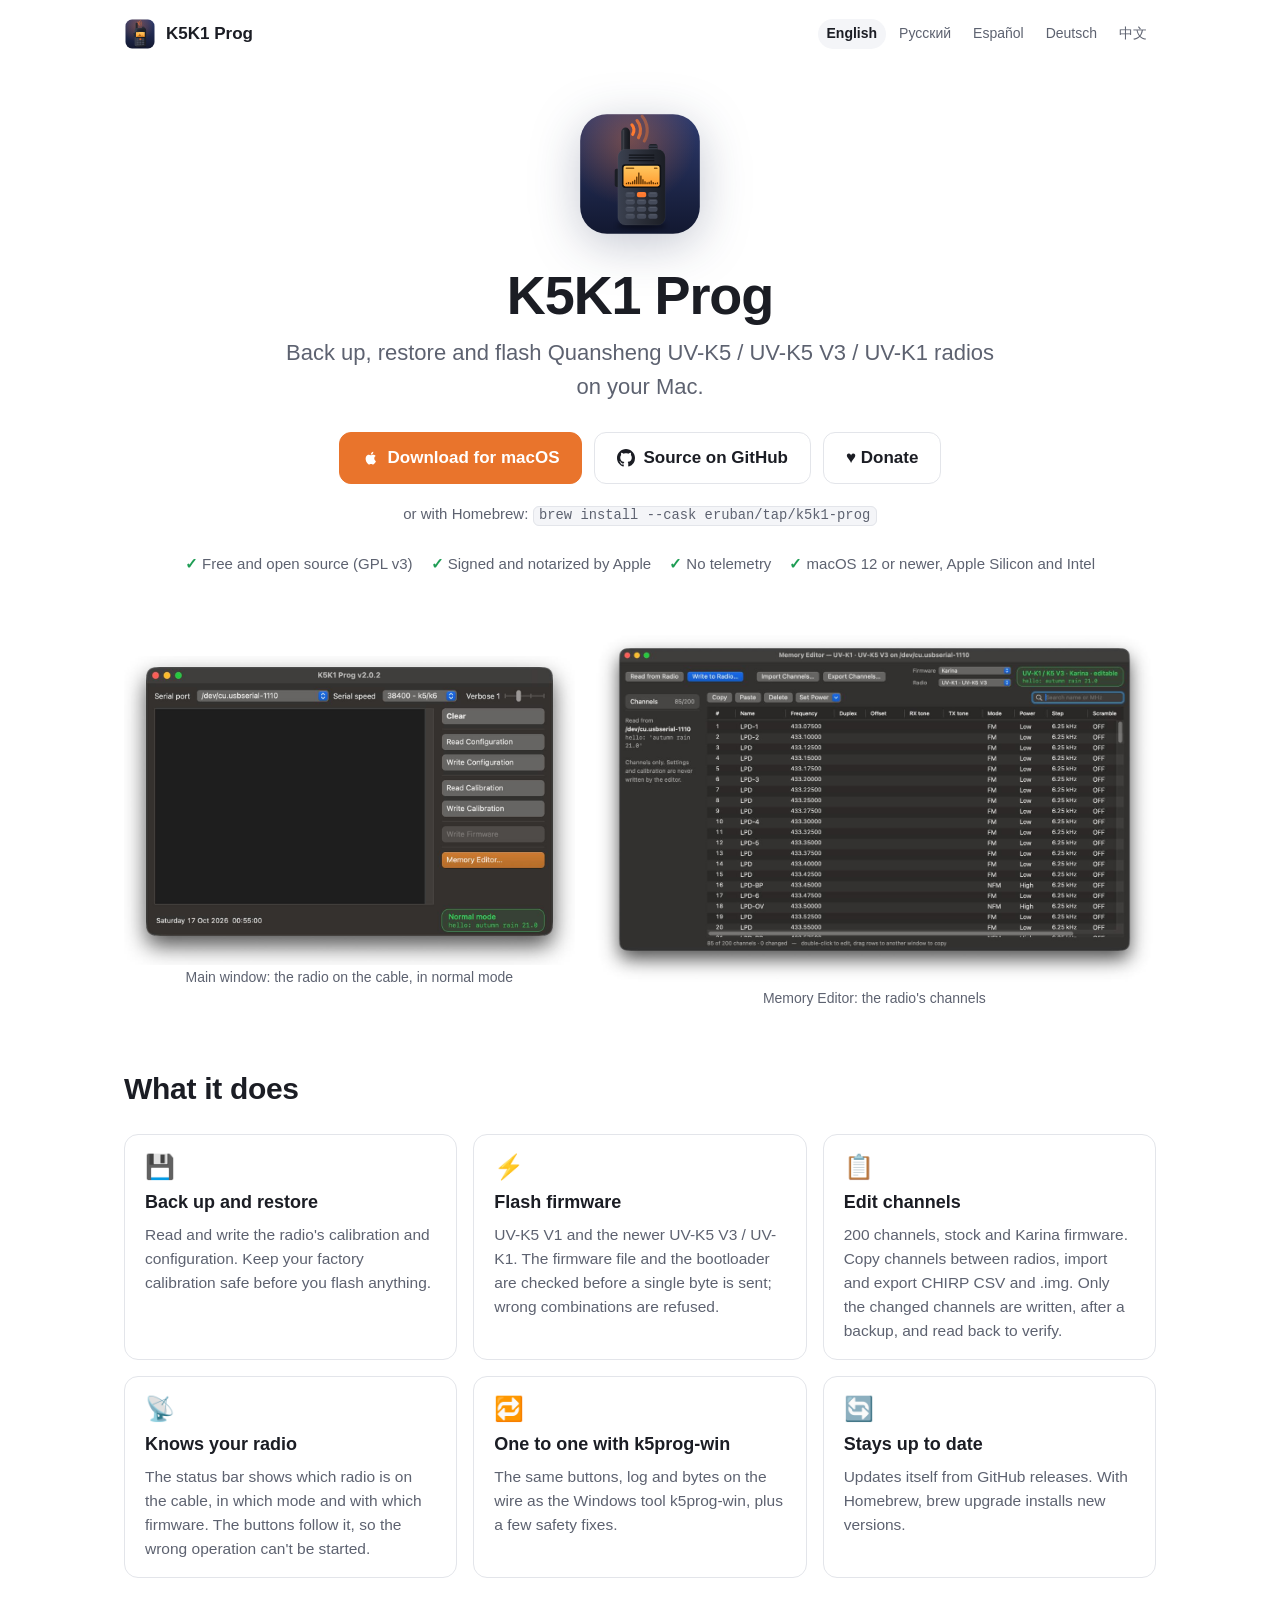
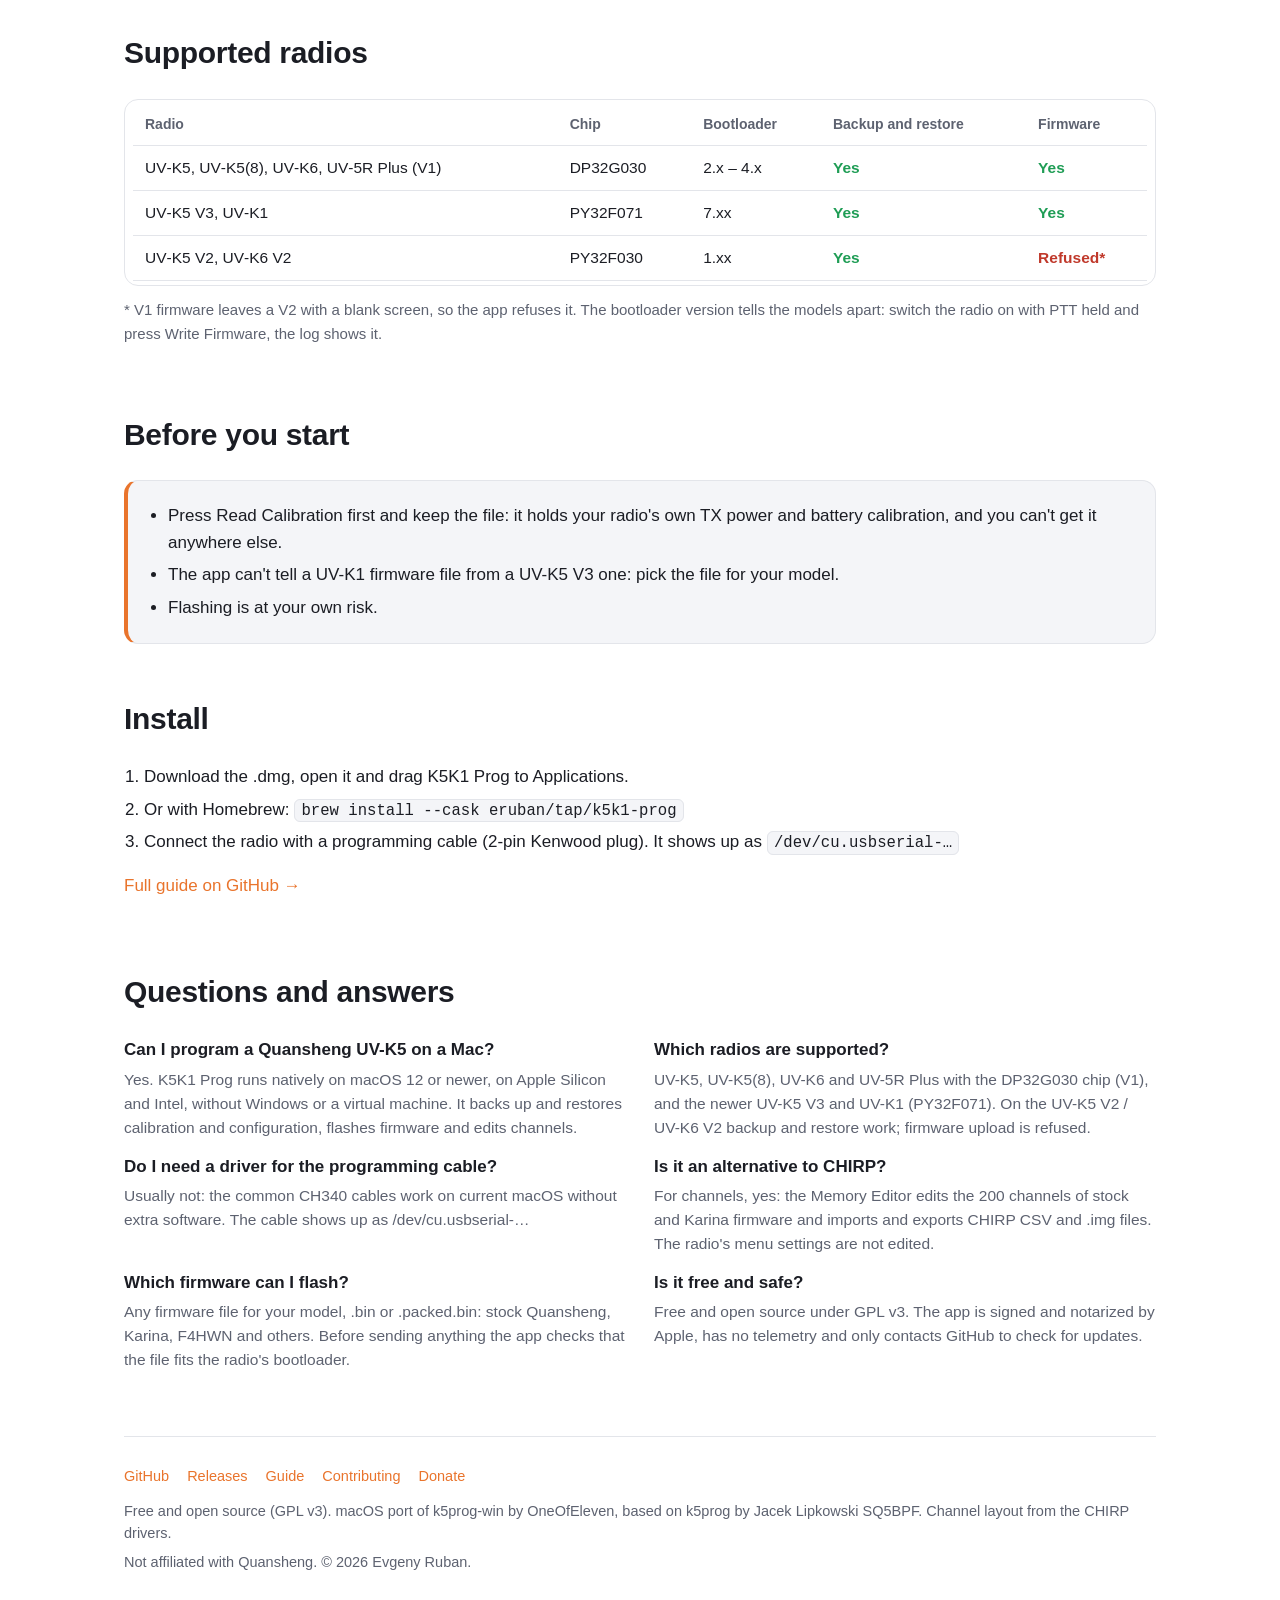
==== docs/index.html @ 879669a9 "Website on GitHub Pages (docs/, five languages), README translations" ====
<!doctype html>
<html lang="en">
<head>
  <meta charset="utf-8">
  <meta name="viewport" content="width=device-width, initial-scale=1">
  <title>K5K1 Prog – Quansheng UV-K5 &amp; UV-K1 software for Mac</title>
  <meta name="description" content="Free Mac app for Quansheng UV-K5, UV-K5 V3 and UV-K1: back up calibration and configuration, flash firmware, edit channels (CHIRP CSV, .img). Open source.">
  <link rel="canonical" href="https://eruban.github.io/k5k1prog-mac/">
  <link rel="alternate" hreflang="en" href="https://eruban.github.io/k5k1prog-mac/">
  <link rel="alternate" hreflang="ru" href="https://eruban.github.io/k5k1prog-mac/ru/">
  <link rel="alternate" hreflang="es" href="https://eruban.github.io/k5k1prog-mac/es/">
  <link rel="alternate" hreflang="de" href="https://eruban.github.io/k5k1prog-mac/de/">
  <link rel="alternate" hreflang="zh-Hans" href="https://eruban.github.io/k5k1prog-mac/zh/">
  <link rel="alternate" hreflang="x-default" href="https://eruban.github.io/k5k1prog-mac/">
  <meta name="robots" content="index, follow, max-image-preview:large">
  <meta name="author" content="Evgeny Ruban">
  <meta name="theme-color" content="#1e2850">
  <meta property="og:type" content="website">
  <meta property="og:site_name" content="K5K1 Prog">
  <meta property="og:locale" content="en_US">
  <meta property="og:locale:alternate" content="ru_RU">
  <meta property="og:locale:alternate" content="es_ES">
  <meta property="og:locale:alternate" content="de_DE">
  <meta property="og:locale:alternate" content="zh_CN">
  <meta property="og:title" content="K5K1 Prog – Quansheng UV-K5 &amp; UV-K1 software for Mac">
  <meta property="og:description" content="Free Mac app for Quansheng UV-K5, UV-K5 V3 and UV-K1: back up calibration and configuration, flash firmware, edit channels (CHIRP CSV, .img). Open source.">
  <meta property="og:url" content="https://eruban.github.io/k5k1prog-mac/">
  <meta property="og:image" content="https://eruban.github.io/k5k1prog-mac/assets/og-card.png">
  <meta property="og:image:width" content="1200">
  <meta property="og:image:height" content="630">
  <meta property="og:image:alt" content="Back up, restore and flash Quansheng UV-K5 / UV-K5 V3 / UV-K1 radios on your Mac.">
  <meta name="twitter:card" content="summary_large_image">
  <meta name="twitter:title" content="K5K1 Prog – Quansheng UV-K5 &amp; UV-K1 software for Mac">
  <meta name="twitter:description" content="Free Mac app for Quansheng UV-K5, UV-K5 V3 and UV-K1: back up calibration and configuration, flash firmware, edit channels (CHIRP CSV, .img). Open source.">
  <meta name="twitter:image" content="https://eruban.github.io/k5k1prog-mac/assets/og-card.png">
  <link rel="icon" href="assets/logo.svg" type="image/svg+xml">
  <link rel="icon" href="assets/favicon-32.png" type="image/png" sizes="32x32">
  <link rel="apple-touch-icon" href="assets/apple-touch-icon.png">
  <link rel="stylesheet" href="assets/style.css">
  <script type="application/ld+json">
{
  "@context": "https://schema.org",
  "@type": "SoftwareApplication",
  "name": "K5K1 Prog",
  "url": "https://eruban.github.io/k5k1prog-mac/",
  "description": "Free Mac app for Quansheng UV-K5, UV-K5 V3 and UV-K1: back up calibration and configuration, flash firmware, edit channels (CHIRP CSV, .img). Open source.",
  "applicationCategory": "UtilitiesApplication",
  "operatingSystem": "macOS 12 or later",
  "softwareVersion": "2.0.2",
  "downloadUrl": "https://github.com/ERuban/k5k1prog-mac/releases/latest",
  "installUrl": "https://github.com/ERuban/k5k1prog-mac/releases/latest",
  "screenshot": [
    "https://eruban.github.io/k5k1prog-mac/assets/main-window.png",
    "https://eruban.github.io/k5k1prog-mac/assets/memory-editor.png"
  ],
  "image": "https://eruban.github.io/k5k1prog-mac/assets/og-card.png",
  "license": "https://www.gnu.org/licenses/gpl-3.0.html",
  "isAccessibleForFree": true,
  "offers": {
    "@type": "Offer",
    "price": "0",
    "priceCurrency": "USD"
  },
  "author": {
    "@type": "Person",
    "name": "Evgeny Ruban",
    "url": "https://github.com/ERuban"
  },
  "codeRepository": "https://github.com/ERuban/k5k1prog-mac",
  "inLanguage": "en"
}
  </script>
  <script type="application/ld+json">
{
  "@context": "https://schema.org",
  "@type": "FAQPage",
  "mainEntity": [
    {
      "@type": "Question",
      "name": "Can I program a Quansheng UV-K5 on a Mac?",
      "acceptedAnswer": {
        "@type": "Answer",
        "text": "Yes. K5K1 Prog runs natively on macOS 12 or newer, on Apple Silicon and Intel, without Windows or a virtual machine. It backs up and restores calibration and configuration, flashes firmware and edits channels."
      }
    },
    {
      "@type": "Question",
      "name": "Which radios are supported?",
      "acceptedAnswer": {
        "@type": "Answer",
        "text": "UV-K5, UV-K5(8), UV-K6 and UV-5R Plus with the DP32G030 chip (V1), and the newer UV-K5 V3 and UV-K1 (PY32F071). On the UV-K5 V2 / UV-K6 V2 backup and restore work; firmware upload is refused."
      }
    },
    {
      "@type": "Question",
      "name": "Do I need a driver for the programming cable?",
      "acceptedAnswer": {
        "@type": "Answer",
        "text": "Usually not: the common CH340 cables work on current macOS without extra software. The cable shows up as /dev/cu.usbserial-…"
      }
    },
    {
      "@type": "Question",
      "name": "Is it an alternative to CHIRP?",
      "acceptedAnswer": {
        "@type": "Answer",
        "text": "For channels, yes: the Memory Editor edits the 200 channels of stock and Karina firmware and imports and exports CHIRP CSV and .img files. The radio's menu settings are not edited."
      }
    },
    {
      "@type": "Question",
      "name": "Which firmware can I flash?",
      "acceptedAnswer": {
        "@type": "Answer",
        "text": "Any firmware file for your model, .bin or .packed.bin: stock Quansheng, Karina, F4HWN and others. Before sending anything the app checks that the file fits the radio's bootloader."
      }
    },
    {
      "@type": "Question",
      "name": "Is it free and safe?",
      "acceptedAnswer": {
        "@type": "Answer",
        "text": "Free and open source under GPL v3. The app is signed and notarized by Apple, has no telemetry and only contacts GitHub to check for updates."
      }
    }
  ]
}
  </script>
</head>
<body>
  <div class="wrap">
    <header class="top">
      <a class="brand" href=""><img src="assets/logo.svg" alt="">K5K1 Prog</a>
      <nav class="langs" aria-label="Language"><span aria-current="page">English</span> <a href="ru/" hreflang="ru" lang="ru">Русский</a> <a href="es/" hreflang="es" lang="es">Español</a> <a href="de/" hreflang="de" lang="de">Deutsch</a> <a href="zh/" hreflang="zh" lang="zh">中文</a></nav>
    </header>

    <div class="hero">
      <img class="logo" src="assets/logo.svg" alt="K5K1 Prog">
      <h1>K5K1 Prog</h1>
      <p class="tagline">Back up, restore and flash Quansheng UV-K5 / UV-K5 V3 / UV-K1 radios on your Mac.</p>
      <div class="actions">
        <a class="btn primary" href="https://github.com/ERuban/k5k1prog-mac/releases/latest"><svg viewBox="0 0 24 24" aria-hidden="true"><path d="M16.37 12.6c-.02-2.14 1.75-3.17 1.83-3.22-1-1.45-2.55-1.65-3.1-1.68-1.32-.13-2.58.78-3.25.78-.67 0-1.7-.76-2.8-.74-1.44.02-2.77.84-3.51 2.13-1.5 2.6-.38 6.44 1.08 8.55.71 1.03 1.56 2.19 2.67 2.15 1.07-.04 1.48-.69 2.77-.69 1.3 0 1.66.69 2.8.67 1.16-.02 1.89-1.05 2.6-2.09.82-1.2 1.15-2.36 1.17-2.42-.03-.01-2.24-.86-2.26-3.42zM14.25 6.3c.59-.72.99-1.71.88-2.7-.85.03-1.88.57-2.49 1.28-.55.63-1.03 1.64-.9 2.61.95.07 1.92-.48 2.51-1.19z"/></svg>Download for macOS</a>
        <a class="btn" href="https://github.com/ERuban/k5k1prog-mac"><svg viewBox="0 0 16 16" aria-hidden="true"><path d="M8 0C3.58 0 0 3.58 0 8c0 3.54 2.29 6.53 5.47 7.59.4.07.55-.17.55-.38 0-.19-.01-.82-.01-1.49-2.01.37-2.53-.49-2.69-.94-.09-.23-.48-.94-.82-1.13-.28-.15-.68-.52-.01-.53.63-.01 1.08.58 1.23.82.72 1.21 1.87.87 2.33.66.07-.52.28-.87.51-1.07-1.78-.2-3.64-.89-3.64-3.95 0-.87.31-1.59.82-2.15-.08-.2-.36-1.02.08-2.12 0 0 .67-.21 2.2.82.64-.18 1.32-.27 2-.27.68 0 1.36.09 2 .27 1.53-1.04 2.2-.82 2.2-.82.44 1.1.16 1.92.08 2.12.51.56.82 1.27.82 2.15 0 3.07-1.87 3.75-3.65 3.95.29.25.54.73.54 1.48 0 1.07-.01 1.93-.01 2.2 0 .21.15.46.55.38A8.013 8.013 0 0016 8c0-4.42-3.58-8-8-8z"/></svg>Source on GitHub</a>
        <a class="btn" href="https://boosty.to/eruban/donate">♥ Donate</a>
      </div>
      <p class="brew">or with Homebrew: <code>brew install --cask eruban/tap/k5k1-prog</code></p>
      <ul class="facts">
      <li>Free and open source (GPL v3)</li>
      <li>Signed and notarized by Apple</li>
      <li>No telemetry</li>
      <li>macOS 12 or newer, Apple Silicon and Intel</li>
      </ul>
    </div>

    <div class="shots">
      <figure><img src="assets/main-window.png" width="1228" height="842" alt="Main window: the radio on the cable, in normal mode"><figcaption>Main window: the radio on the cable, in normal mode</figcaption></figure>
      <figure><img src="assets/memory-editor.png" width="1278" height="797" alt="Memory Editor: the radio&#x27;s channels" loading="lazy"><figcaption>Memory Editor: the radio&#x27;s channels</figcaption></figure>
    </div>

    <section id="features">
      <h2>What it does</h2>
      <div class="features">
      <div class="card"><span class="ico">💾</span><h3>Back up and restore</h3><p>Read and write the radio&#x27;s calibration and configuration. Keep your factory calibration safe before you flash anything.</p></div>
      <div class="card"><span class="ico">⚡</span><h3>Flash firmware</h3><p>UV-K5 V1 and the newer UV-K5 V3 / UV-K1. The firmware file and the bootloader are checked before a single byte is sent; wrong combinations are refused.</p></div>
      <div class="card"><span class="ico">📋</span><h3>Edit channels</h3><p>200 channels, stock and Karina firmware. Copy channels between radios, import and export CHIRP CSV and .img. Only the changed channels are written, after a backup, and read back to verify.</p></div>
      <div class="card"><span class="ico">📡</span><h3>Knows your radio</h3><p>The status bar shows which radio is on the cable, in which mode and with which firmware. The buttons follow it, so the wrong operation can&#x27;t be started.</p></div>
      <div class="card"><span class="ico">🔁</span><h3>One to one with k5prog-win</h3><p>The same buttons, log and bytes on the wire as the Windows tool k5prog-win, plus a few safety fixes.</p></div>
      <div class="card"><span class="ico">🔄</span><h3>Stays up to date</h3><p>Updates itself from GitHub releases. With Homebrew, brew upgrade installs new versions.</p></div>
      </div>
    </section>

    <section id="radios">
      <h2>Supported radios</h2>
      <div class="table-wrap">
        <table>
          <thead><tr><th>Radio</th><th>Chip</th><th>Bootloader</th><th>Backup and restore</th><th>Firmware</th></tr></thead>
          <tbody>
          <tr><td>UV&#8209;K5, UV&#8209;K5(8), UV&#8209;K6, UV&#8209;5R&nbsp;Plus (V1)</td><td>DP32G030</td><td>2.x – 4.x</td><td class="yes">Yes</td><td class="yes">Yes</td></tr>
          <tr><td>UV&#8209;K5 V3, UV&#8209;K1</td><td>PY32F071</td><td>7.xx</td><td class="yes">Yes</td><td class="yes">Yes</td></tr>
          <tr><td>UV&#8209;K5 V2, UV&#8209;K6 V2</td><td>PY32F030</td><td>1.xx</td><td class="yes">Yes</td><td class="no">Refused*</td></tr>
          </tbody>
        </table>
      </div>
      <p class="note">* V1 firmware leaves a V2 with a blank screen, so the app refuses it. The bootloader version tells the models apart: switch the radio on with PTT held and press Write Firmware, the log shows it.</p>
    </section>

    <section id="safety">
      <h2>Before you start</h2>
      <div class="warn">
        <ul>
        <li>Press Read Calibration first and keep the file: it holds your radio&#x27;s own TX power and battery calibration, and you can&#x27;t get it anywhere else.</li>
        <li>The app can&#x27;t tell a UV-K1 firmware file from a UV-K5 V3 one: pick the file for your model.</li>
        <li>Flashing is at your own risk.</li>
        </ul>
      </div>
    </section>

    <section id="install">
      <h2>Install</h2>
      <ol class="steps">
      <li>Download the .dmg, open it and drag K5K1 Prog to Applications.</li>
      <li>Or with Homebrew: <code>brew install --cask eruban/tap/k5k1-prog</code></li>
      <li>Connect the radio with a programming cable (2-pin Kenwood plug). It shows up as <code>/dev/cu.usbserial-…</code></li>
      </ol>
      <p class="more"><a href="https://github.com/ERuban/k5k1prog-mac/blob/main/README.md">Full guide on GitHub →</a></p>
    </section>

    <section id="faq">
      <h2>Questions and answers</h2>
      <div class="faq">
      <div class="qa"><h3>Can I program a Quansheng UV-K5 on a Mac?</h3><p>Yes. K5K1 Prog runs natively on macOS 12 or newer, on Apple Silicon and Intel, without Windows or a virtual machine. It backs up and restores calibration and configuration, flashes firmware and edits channels.</p></div>
      <div class="qa"><h3>Which radios are supported?</h3><p>UV-K5, UV-K5(8), UV-K6 and UV-5R Plus with the DP32G030 chip (V1), and the newer UV-K5 V3 and UV-K1 (PY32F071). On the UV-K5 V2 / UV-K6 V2 backup and restore work; firmware upload is refused.</p></div>
      <div class="qa"><h3>Do I need a driver for the programming cable?</h3><p>Usually not: the common CH340 cables work on current macOS without extra software. The cable shows up as /dev/cu.usbserial-…</p></div>
      <div class="qa"><h3>Is it an alternative to CHIRP?</h3><p>For channels, yes: the Memory Editor edits the 200 channels of stock and Karina firmware and imports and exports CHIRP CSV and .img files. The radio&#x27;s menu settings are not edited.</p></div>
      <div class="qa"><h3>Which firmware can I flash?</h3><p>Any firmware file for your model, .bin or .packed.bin: stock Quansheng, Karina, F4HWN and others. Before sending anything the app checks that the file fits the radio&#x27;s bootloader.</p></div>
      <div class="qa"><h3>Is it free and safe?</h3><p>Free and open source under GPL v3. The app is signed and notarized by Apple, has no telemetry and only contacts GitHub to check for updates.</p></div>
      </div>
    </section>

    <footer>
      <nav><a href="https://github.com/ERuban/k5k1prog-mac">GitHub</a> <a href="https://github.com/ERuban/k5k1prog-mac/releases">Releases</a> <a href="https://github.com/ERuban/k5k1prog-mac/blob/main/README.md">Guide</a> <a href="https://github.com/ERuban/k5k1prog-mac/blob/main/CONTRIBUTING.md">Contributing</a> <a href="https://boosty.to/eruban/donate">Donate</a></nav>
      <p>Free and open source (GPL v3). macOS port of k5prog-win by OneOfEleven, based on k5prog by Jacek Lipkowski SQ5BPF. Channel layout from the CHIRP drivers.</p>
      <p>Not affiliated with Quansheng. © 2026 Evgeny Ruban.</p>
    </footer>
  </div>
</body>
</html>
---- docs/assets/style.css ----
:root {
  --bg: #ffffff;
  --bg-soft: #f4f5f8;
  --card: #ffffff;
  --text: #1b1d24;
  --muted: #5d6270;
  --border: #e3e5ea;
  --accent: #e9742c;
  --accent-text: #ffffff;
  --navy: #1e2850;
  --ok: #1f9d55;
  --no: #c0392b;
  --radius: 14px;
  color-scheme: light dark;
}

@media (prefers-color-scheme: dark) {
  :root {
    --bg: #12151f;
    --bg-soft: #181c29;
    --card: #1b2030;
    --text: #e9ebf1;
    --muted: #9aa1b2;
    --border: #2a3042;
    --navy: #cdd5f5;
    --ok: #3ccf7e;
    --no: #ff6b5b;
  }
}

* { box-sizing: border-box; }

html { scroll-behavior: smooth; }

body {
  margin: 0;
  background: var(--bg);
  color: var(--text);
  font: 17px/1.55 -apple-system, BlinkMacSystemFont, "SF Pro Text", "Segoe UI", "PingFang SC",
        "Hiragino Sans GB", "Microsoft YaHei", Roboto, "Helvetica Neue", Arial, sans-serif;
  -webkit-font-smoothing: antialiased;
}

a { color: var(--accent); text-decoration: none; }
a:hover { text-decoration: underline; }

code {
  font: 0.92em/1.4 ui-monospace, "SF Mono", Menlo, Consolas, monospace;
  background: var(--bg-soft);
  border: 1px solid var(--border);
  border-radius: 6px;
  padding: 0.1em 0.4em;
}

.wrap { max-width: 1080px; margin: 0 auto; padding: 0 24px; }

/* top bar */
.top {
  display: flex; align-items: center; justify-content: space-between; gap: 16px;
  padding: 18px 0;
}
.brand { display: flex; align-items: center; gap: 10px; font-weight: 700; color: var(--text); }
.brand:hover { text-decoration: none; }
.brand img { width: 32px; height: 32px; }
.langs { display: flex; flex-wrap: wrap; gap: 4px; font-size: 14px; }
.langs a, .langs span {
  padding: 4px 9px; border-radius: 999px; color: var(--muted);
}
.langs span { background: var(--bg-soft); color: var(--text); font-weight: 600; }
.langs a:hover { background: var(--bg-soft); text-decoration: none; }

/* hero */
.hero { text-align: center; padding: 40px 0 24px; }
.hero .logo { width: 132px; height: 132px; filter: drop-shadow(0 10px 24px rgba(20, 30, 70, 0.25)); }
.hero h1 { font-size: clamp(34px, 6vw, 54px); line-height: 1.1; margin: 18px 0 10px; letter-spacing: -0.02em; }
.hero p.tagline { font-size: clamp(18px, 2.4vw, 22px); color: var(--muted); max-width: 720px; margin: 0 auto 28px; }

.actions { display: flex; flex-wrap: wrap; justify-content: center; gap: 12px; }
.btn {
  display: inline-flex; align-items: center; gap: 8px;
  padding: 12px 22px; border-radius: 12px; font-weight: 600; font-size: 17px;
  border: 1px solid var(--border); color: var(--text); background: var(--card);
}
.btn:hover { text-decoration: none; filter: brightness(1.05); }
.btn.primary { background: var(--accent); border-color: var(--accent); color: var(--accent-text); }
.btn svg { width: 18px; height: 18px; fill: currentColor; }

.brew { margin: 18px auto 0; color: var(--muted); font-size: 15px; }

.facts {
  display: flex; flex-wrap: wrap; justify-content: center; gap: 8px 18px;
  list-style: none; padding: 0; margin: 26px 0 0; color: var(--muted); font-size: 15px;
}
.facts li::before { content: "✓ "; color: var(--ok); font-weight: 700; }

/* screenshots */
.shots { display: grid; gap: 18px; grid-template-columns: 1fr 1.25fr; align-items: center; margin: 36px 0 12px; }
.shots figure { margin: 0; }
.shots img { width: 100%; height: auto; display: block; }
.shots figcaption { text-align: center; color: var(--muted); font-size: 14px; margin-top: 2px; }

/* sections */
section { padding: 44px 0 8px; }
section h2 { font-size: 30px; letter-spacing: -0.01em; margin: 0 0 22px; }

.features { display: grid; grid-template-columns: repeat(3, 1fr); gap: 16px; }
.card {
  background: var(--card); border: 1px solid var(--border); border-radius: var(--radius);
  padding: 20px 20px 16px;
}
.card h3 { margin: 0 0 6px; font-size: 18px; }
.card p { margin: 0; color: var(--muted); font-size: 15.5px; }
.card .ico { font-size: 24px; line-height: 1; margin-bottom: 10px; display: block; }

table { width: 100%; min-width: 640px; border-collapse: collapse; font-size: 15.5px; }
th, td:not(:first-child) { white-space: nowrap; }
td:first-child { min-width: 200px; }
th, td { text-align: left; padding: 10px 12px; border-bottom: 1px solid var(--border); vertical-align: top; }
th { color: var(--muted); font-weight: 600; font-size: 14px; }
td.yes { color: var(--ok); font-weight: 600; }
td.no { color: var(--no); font-weight: 600; }
.table-wrap { overflow-x: auto; background: var(--card); border: 1px solid var(--border); border-radius: var(--radius); padding: 4px 8px; }
.note { color: var(--muted); font-size: 15px; margin-top: 12px; }

.warn {
  background: var(--bg-soft); border: 1px solid var(--border); border-left: 4px solid var(--accent);
  border-radius: var(--radius); padding: 16px 20px;
}
.warn ul, .steps { margin: 0; padding-left: 20px; }
.warn li, .steps li { margin: 6px 0; }

.more { margin-top: 18px; }

footer {
  margin-top: 56px; padding: 28px 0 40px; border-top: 1px solid var(--border);
  color: var(--muted); font-size: 14.5px;
}
footer nav { display: flex; flex-wrap: wrap; gap: 6px 18px; margin-bottom: 12px; }
footer p { margin: 6px 0; }

@media (max-width: 860px) {
  .shots { grid-template-columns: 1fr; }
  .features { grid-template-columns: 1fr 1fr; }
}
@media (max-width: 560px) {
  body { font-size: 16px; }
  .features { grid-template-columns: 1fr; }
  .top { flex-direction: column; align-items: flex-start; }
}

.faq { display: grid; grid-template-columns: 1fr 1fr; gap: 14px 28px; }
.qa h3 { font-size: 17px; margin: 0 0 4px; }
.qa p { margin: 0; color: var(--muted); font-size: 15.5px; }
@media (max-width: 860px) { .faq { grid-template-columns: 1fr; } }
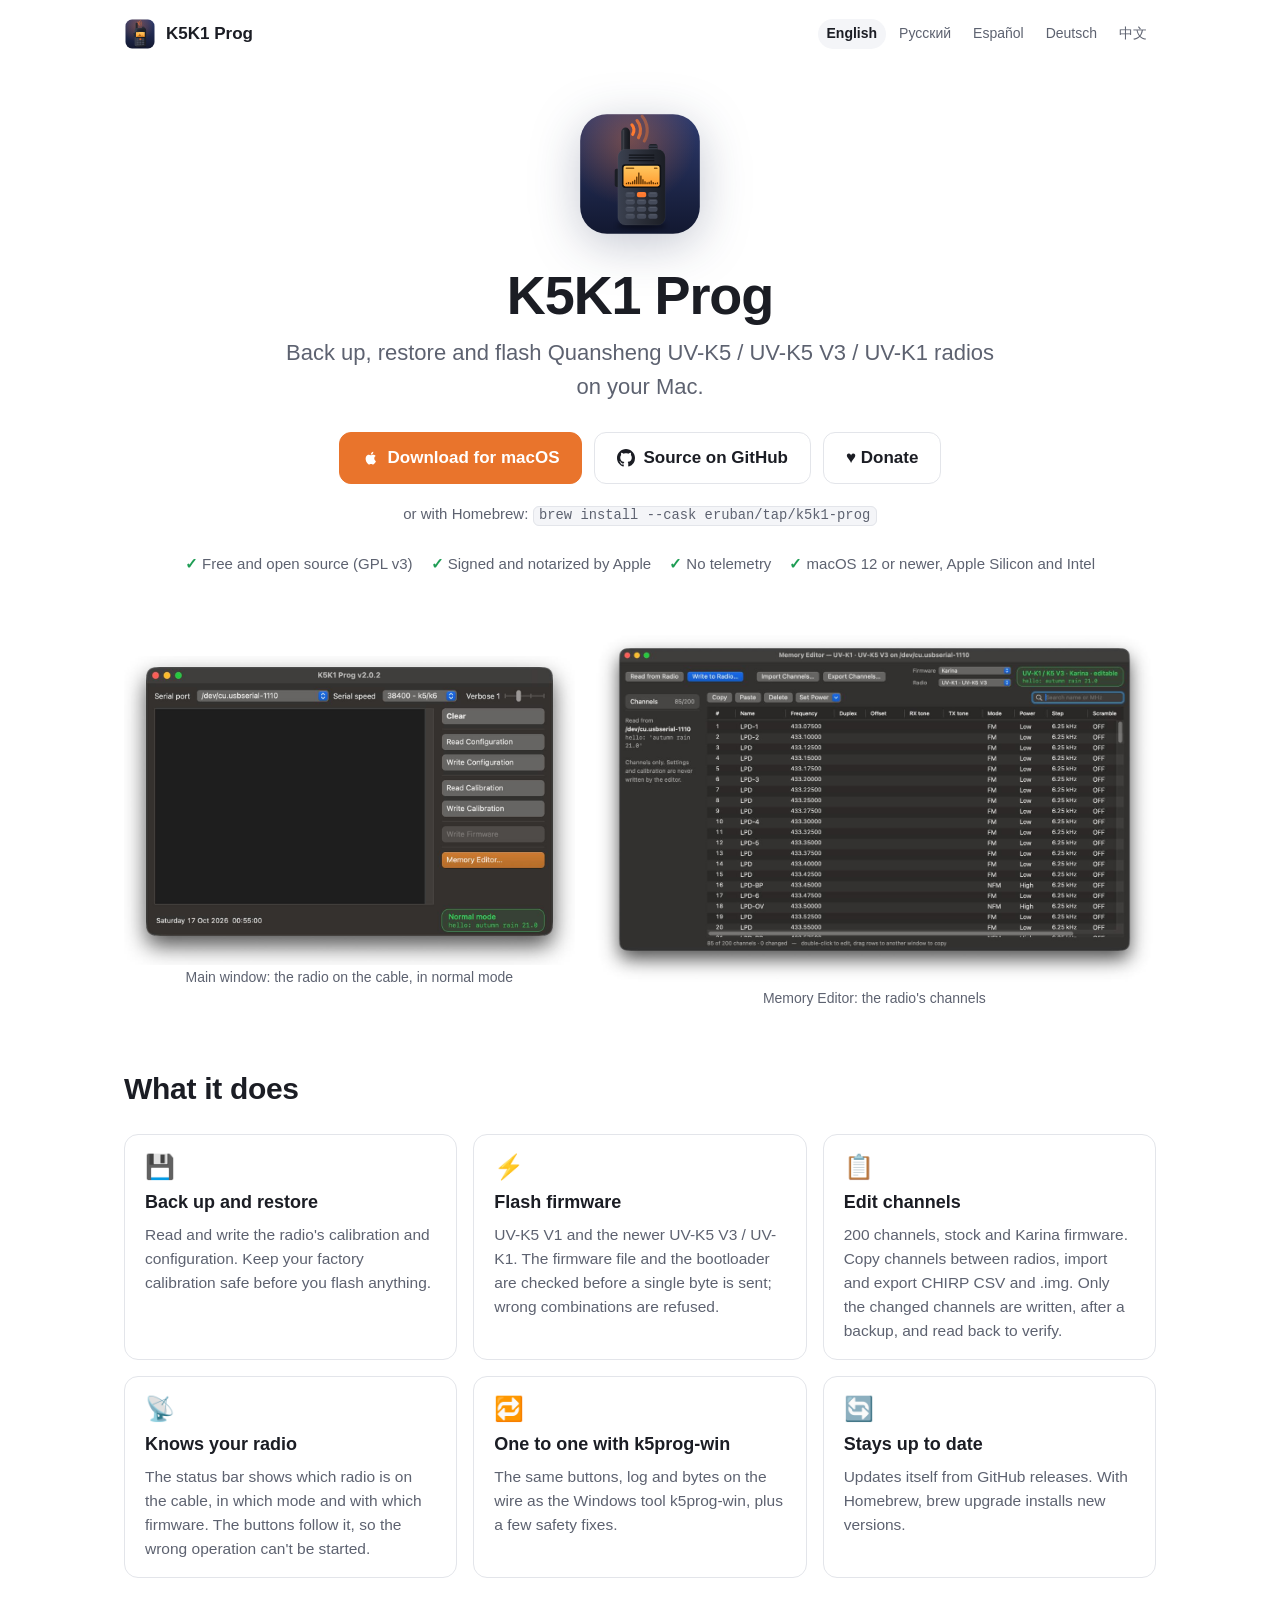
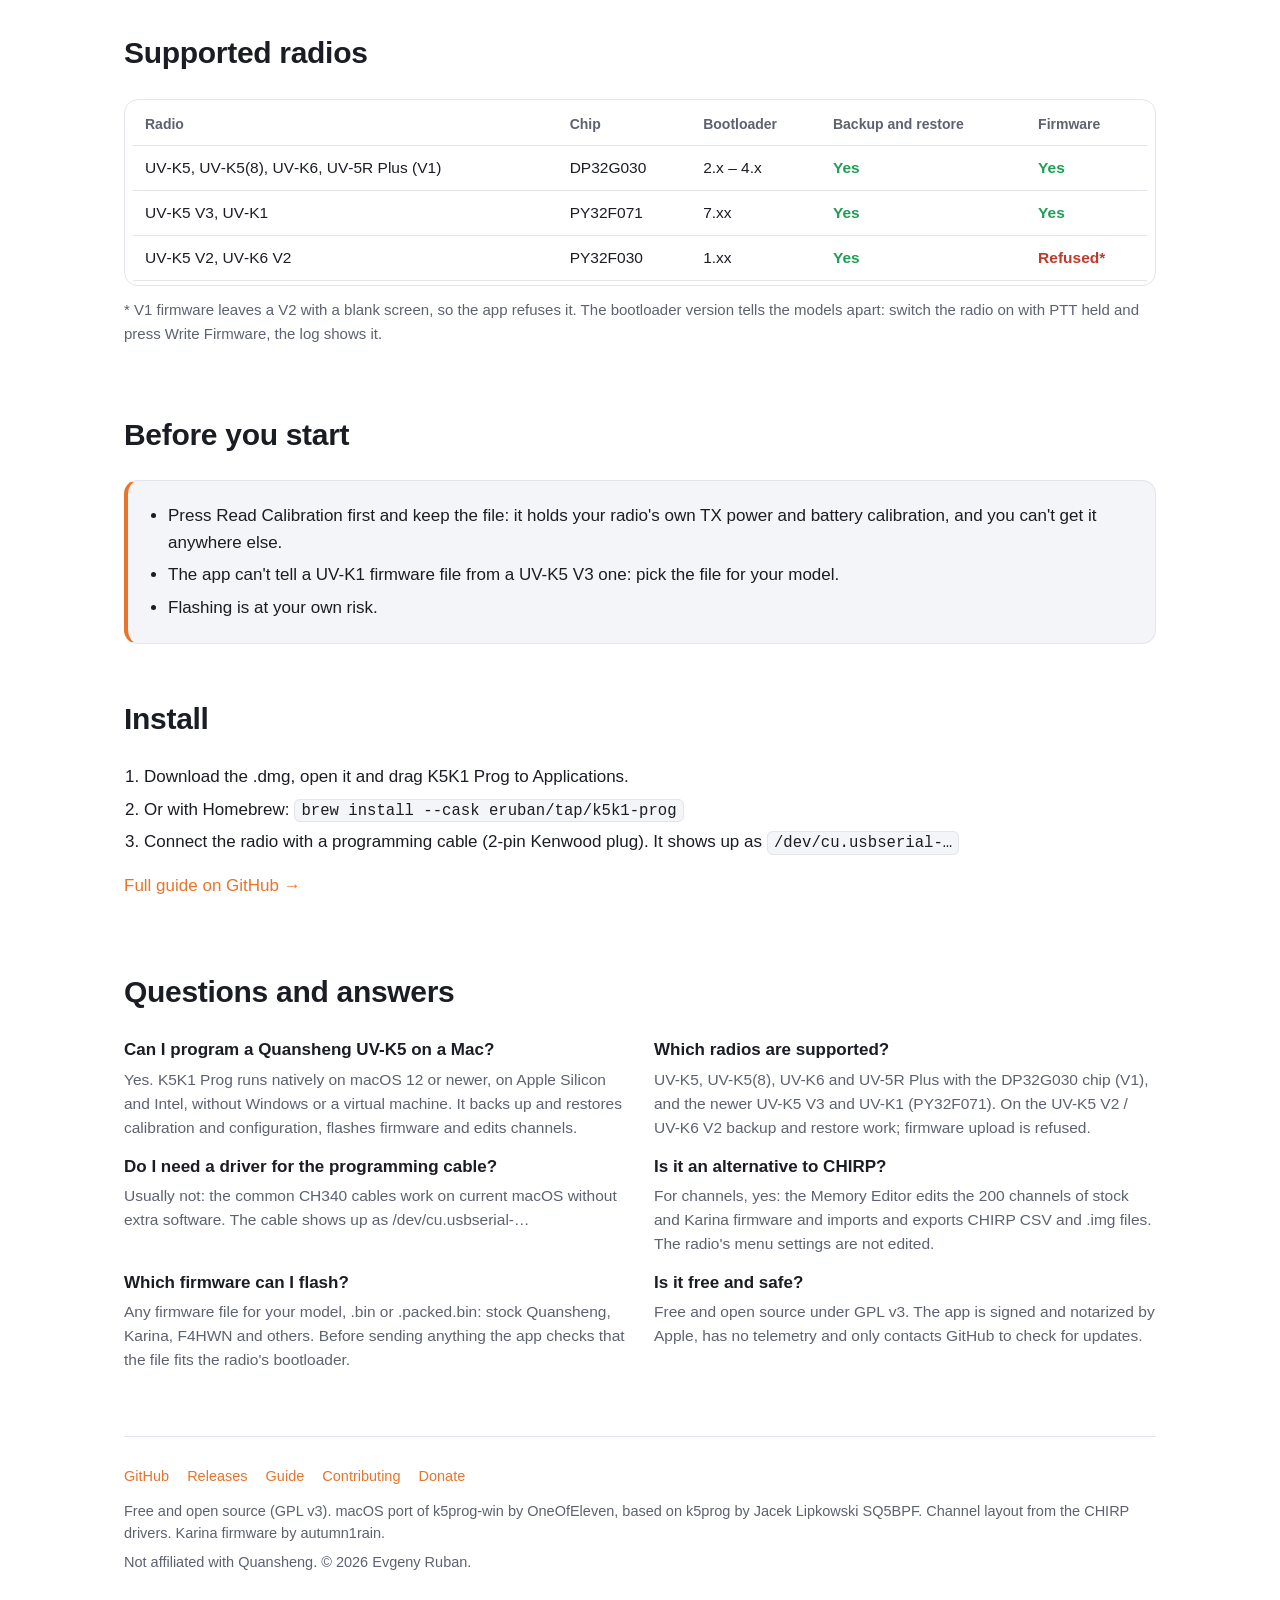
==== commit 0de43994: "Credits: Karina firmware by autumn1rain (README, website)" ====
--- a/docs/index.html
+++ b/docs/index.html
@@ -219,7 +219,7 @@
 
     <footer>
       <nav><a href="https://github.com/ERuban/k5k1prog-mac">GitHub</a> <a href="https://github.com/ERuban/k5k1prog-mac/releases">Releases</a> <a href="https://github.com/ERuban/k5k1prog-mac/blob/main/README.md">Guide</a> <a href="https://github.com/ERuban/k5k1prog-mac/blob/main/CONTRIBUTING.md">Contributing</a> <a href="https://boosty.to/eruban/donate">Donate</a></nav>
-      <p>Free and open source (GPL v3). macOS port of k5prog-win by OneOfEleven, based on k5prog by Jacek Lipkowski SQ5BPF. Channel layout from the CHIRP drivers.</p>
+      <p>Free and open source (GPL v3). macOS port of k5prog-win by OneOfEleven, based on k5prog by Jacek Lipkowski SQ5BPF. Channel layout from the CHIRP drivers. Karina firmware by autumn1rain.</p>
       <p>Not affiliated with Quansheng. © 2026 Evgeny Ruban.</p>
     </footer>
   </div>
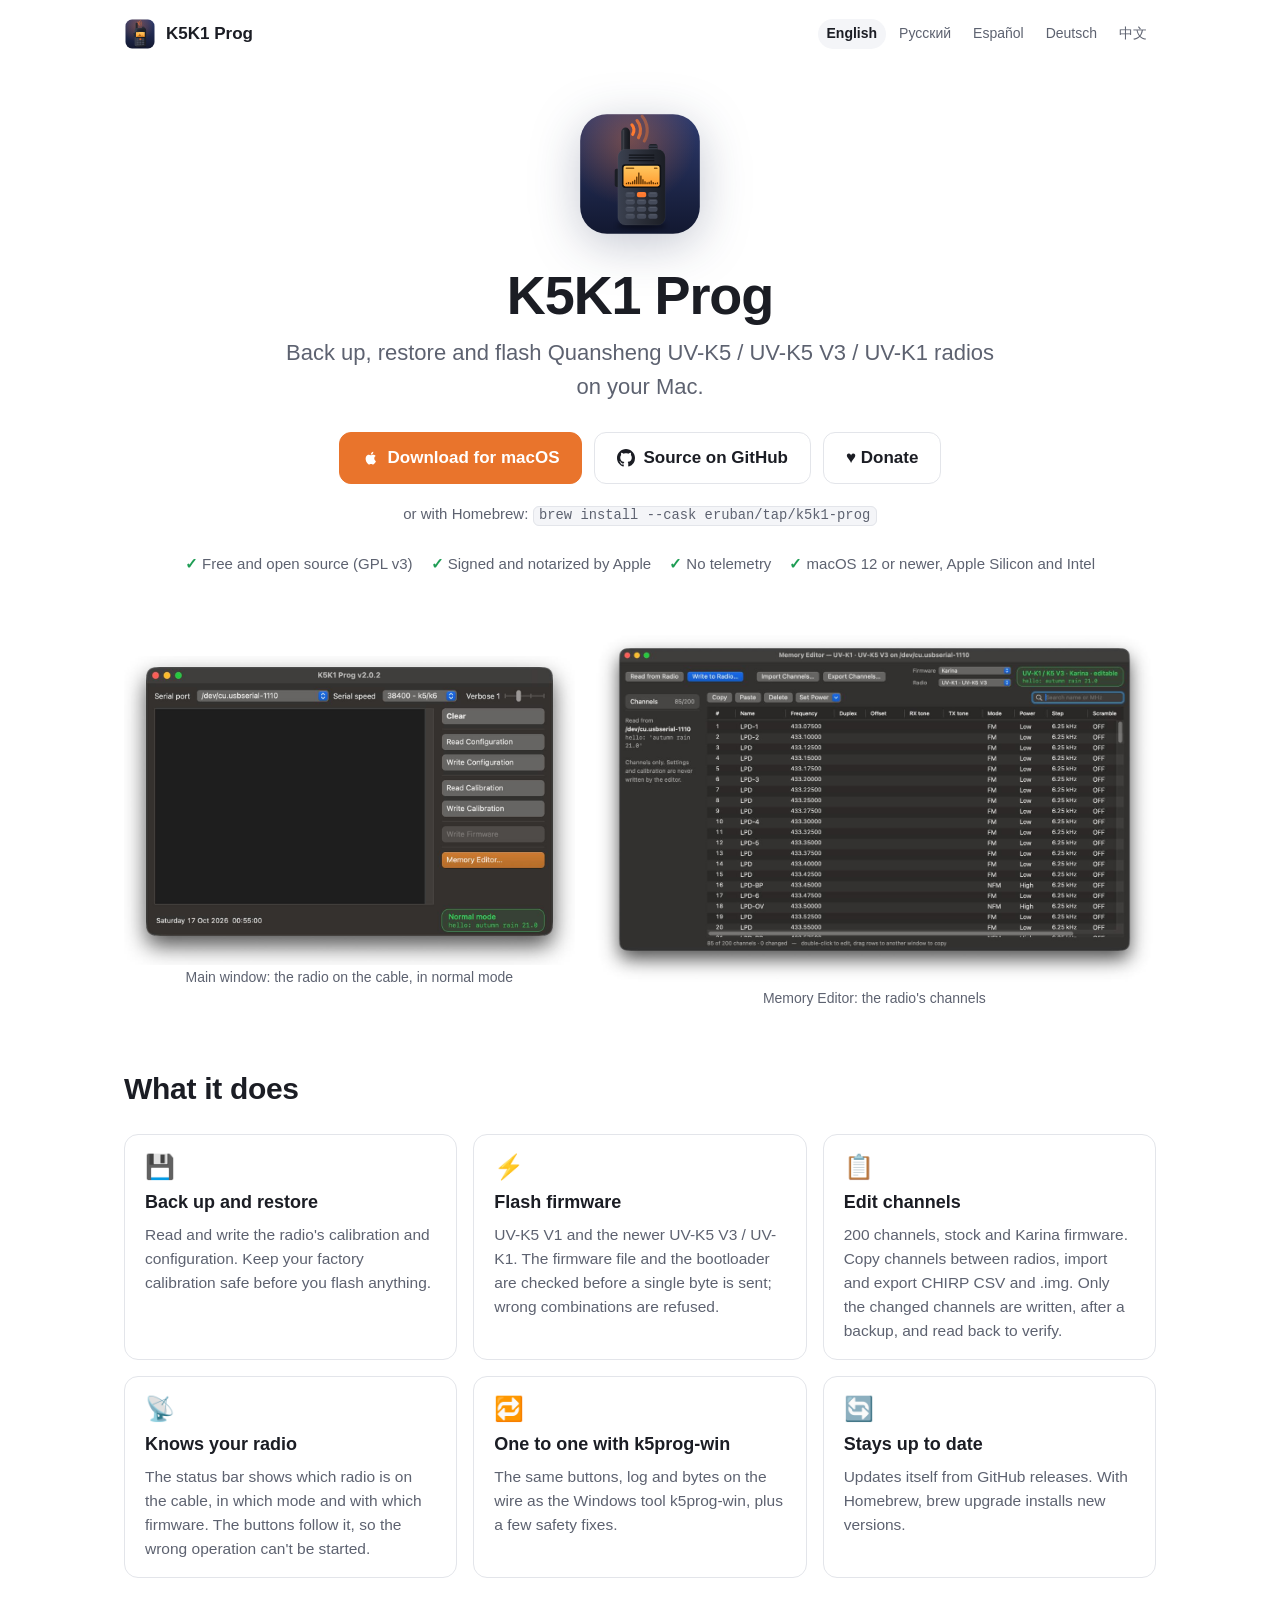
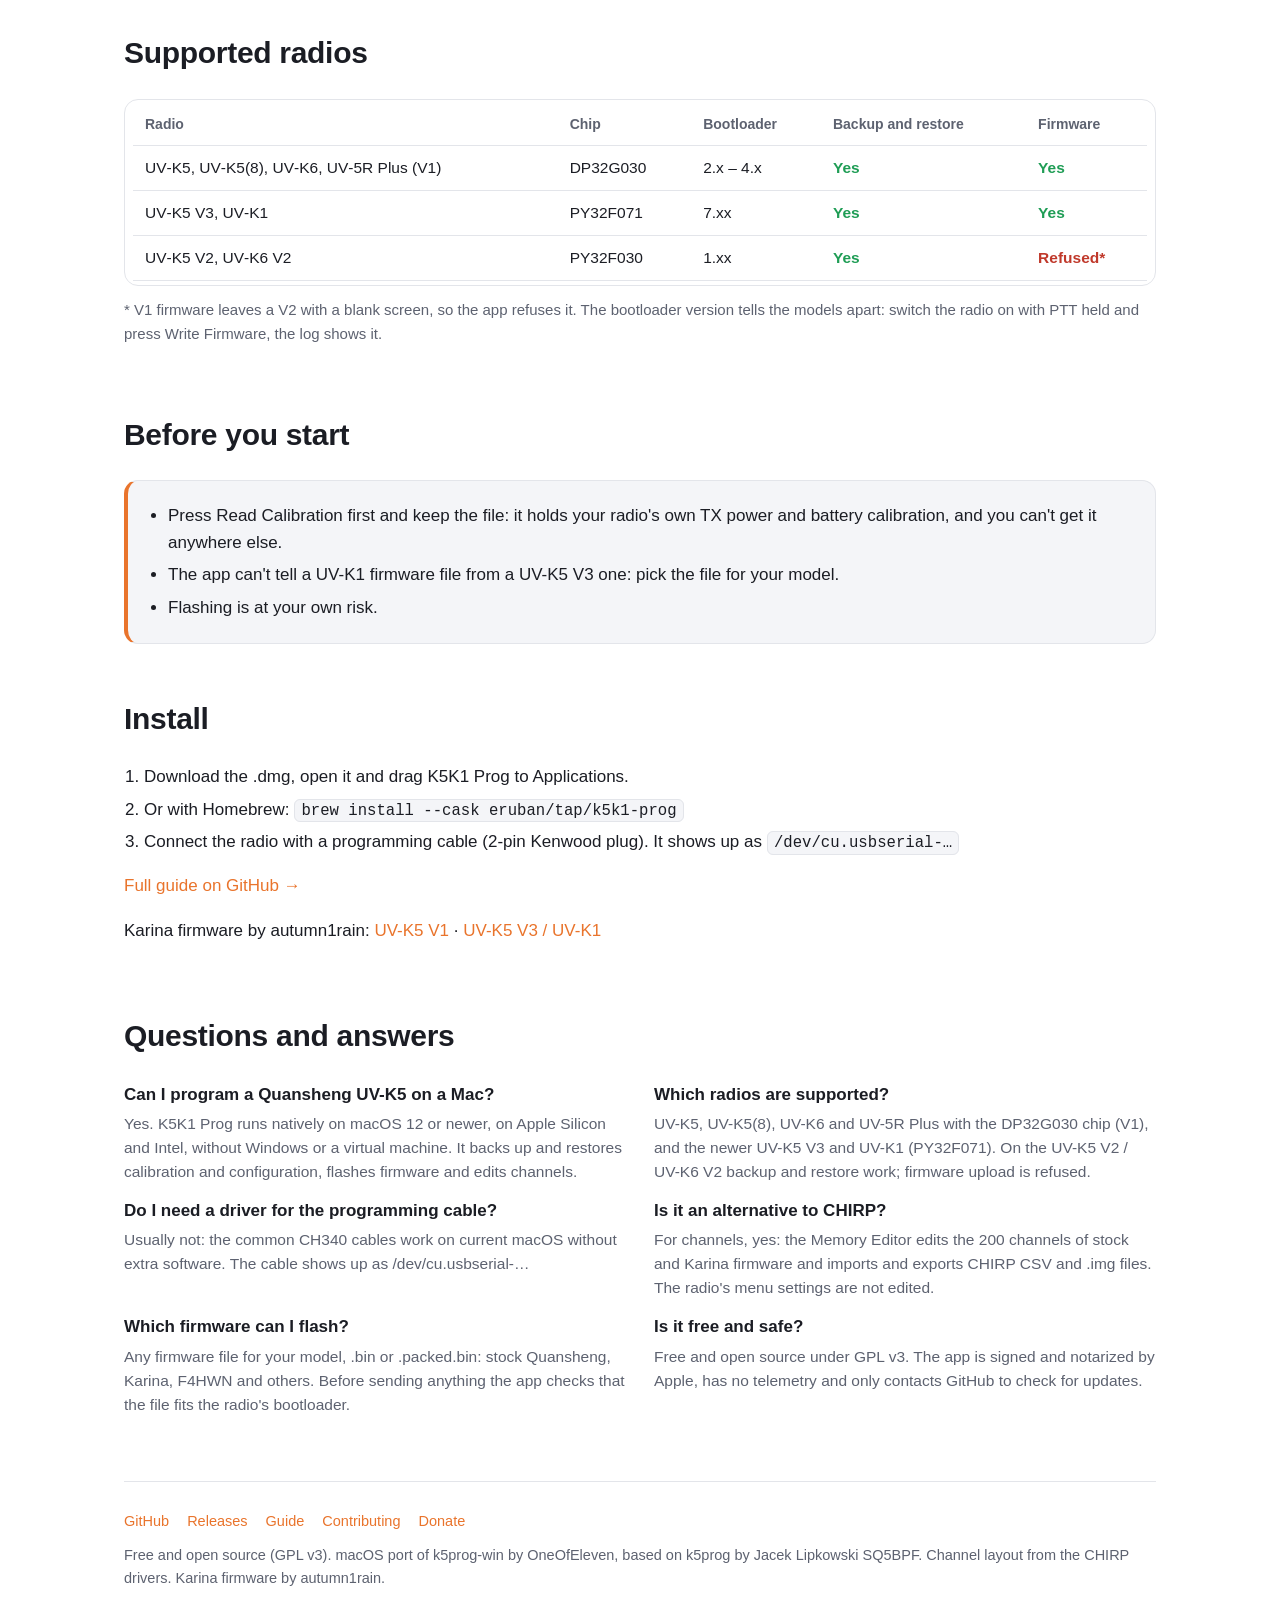
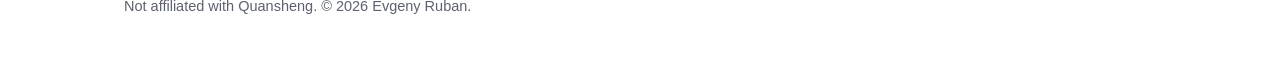
==== commit 56f5dc03: "Link Karina firmware repositories by autumn1rain (README, website)" ====
--- a/docs/index.html
+++ b/docs/index.html
@@ -203,6 +203,7 @@
       <li>Connect the radio with a programming cable (2-pin Kenwood plug). It shows up as <code>/dev/cu.usbserial-…</code></li>
       </ol>
       <p class="more"><a href="https://github.com/ERuban/k5k1prog-mac/blob/main/README.md">Full guide on GitHub →</a></p>
+      <p class="more">Karina firmware by autumn1rain: <a href="https://github.com/autumn1rain/karina-v1">UV-K5 V1</a> · <a href="https://github.com/autumn1rain/karina-v3-k1">UV-K5 V3 / UV-K1</a></p>
     </section>
 
     <section id="faq">
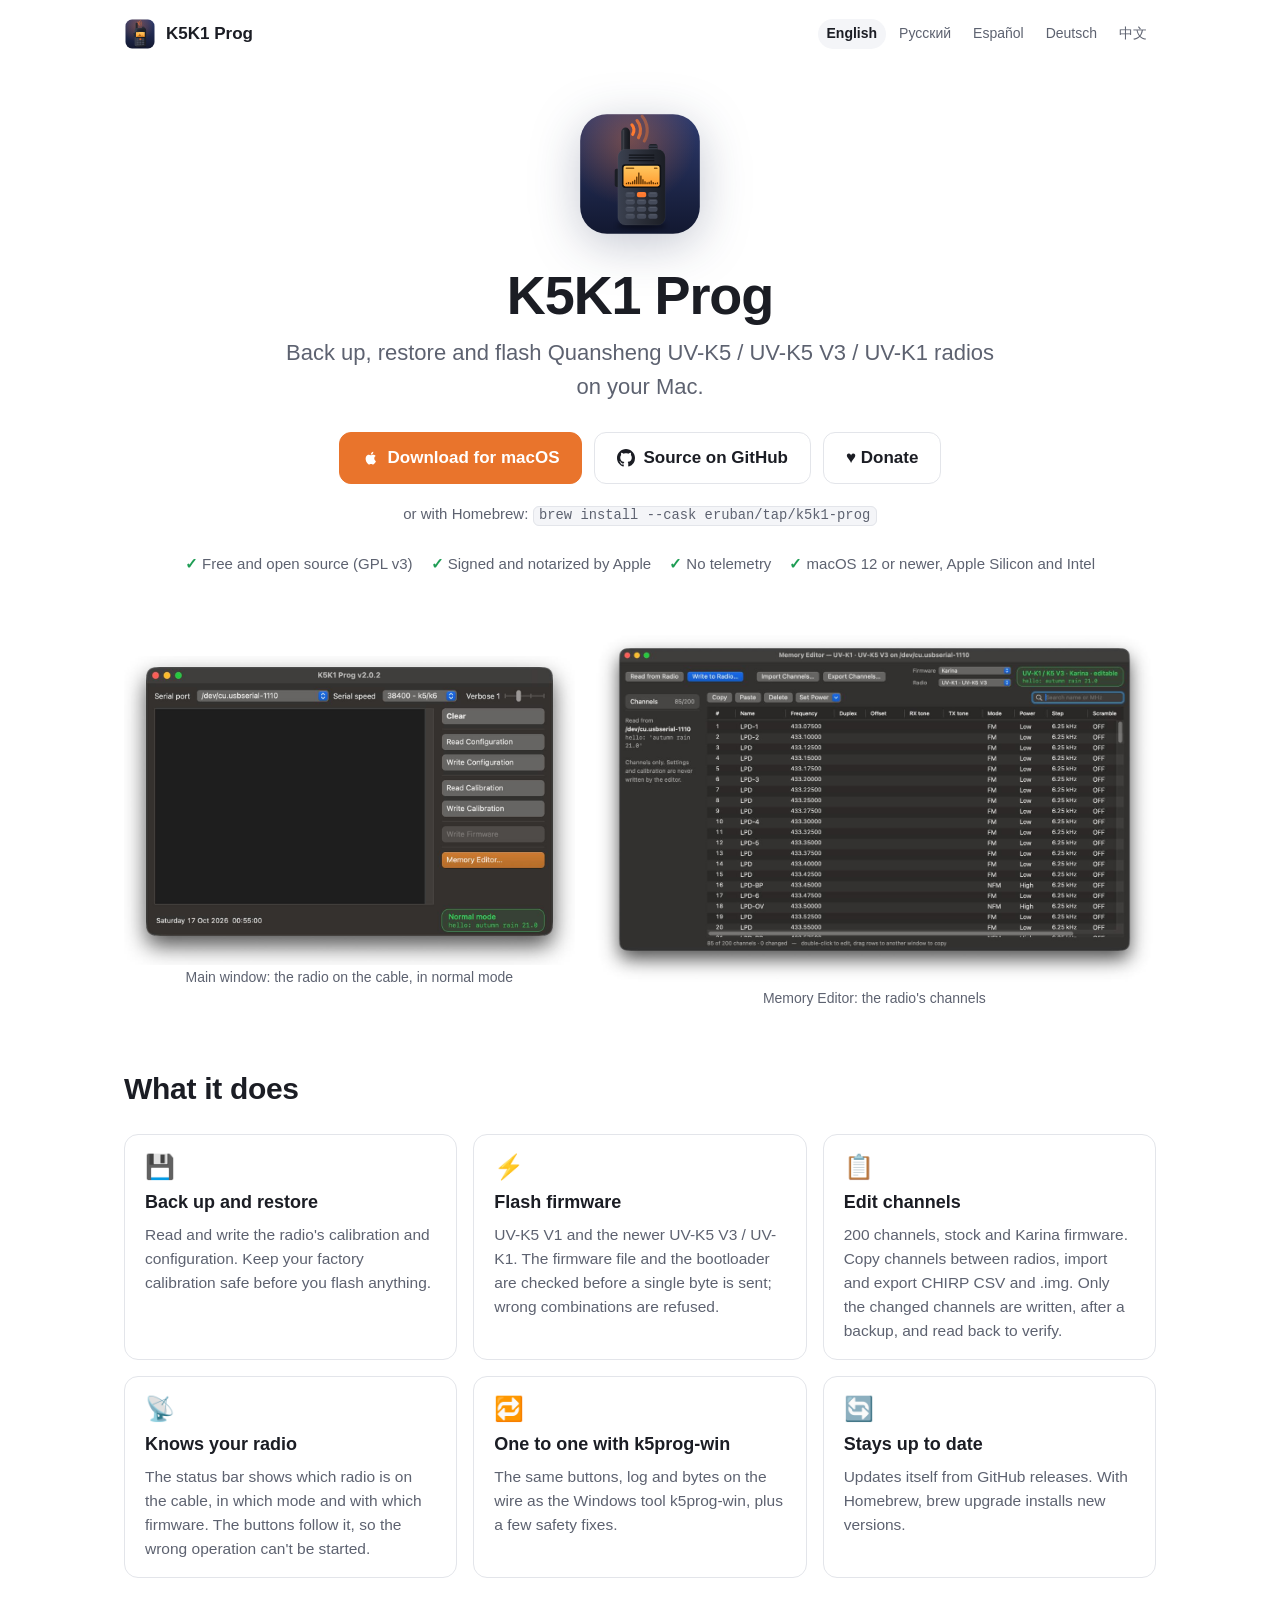
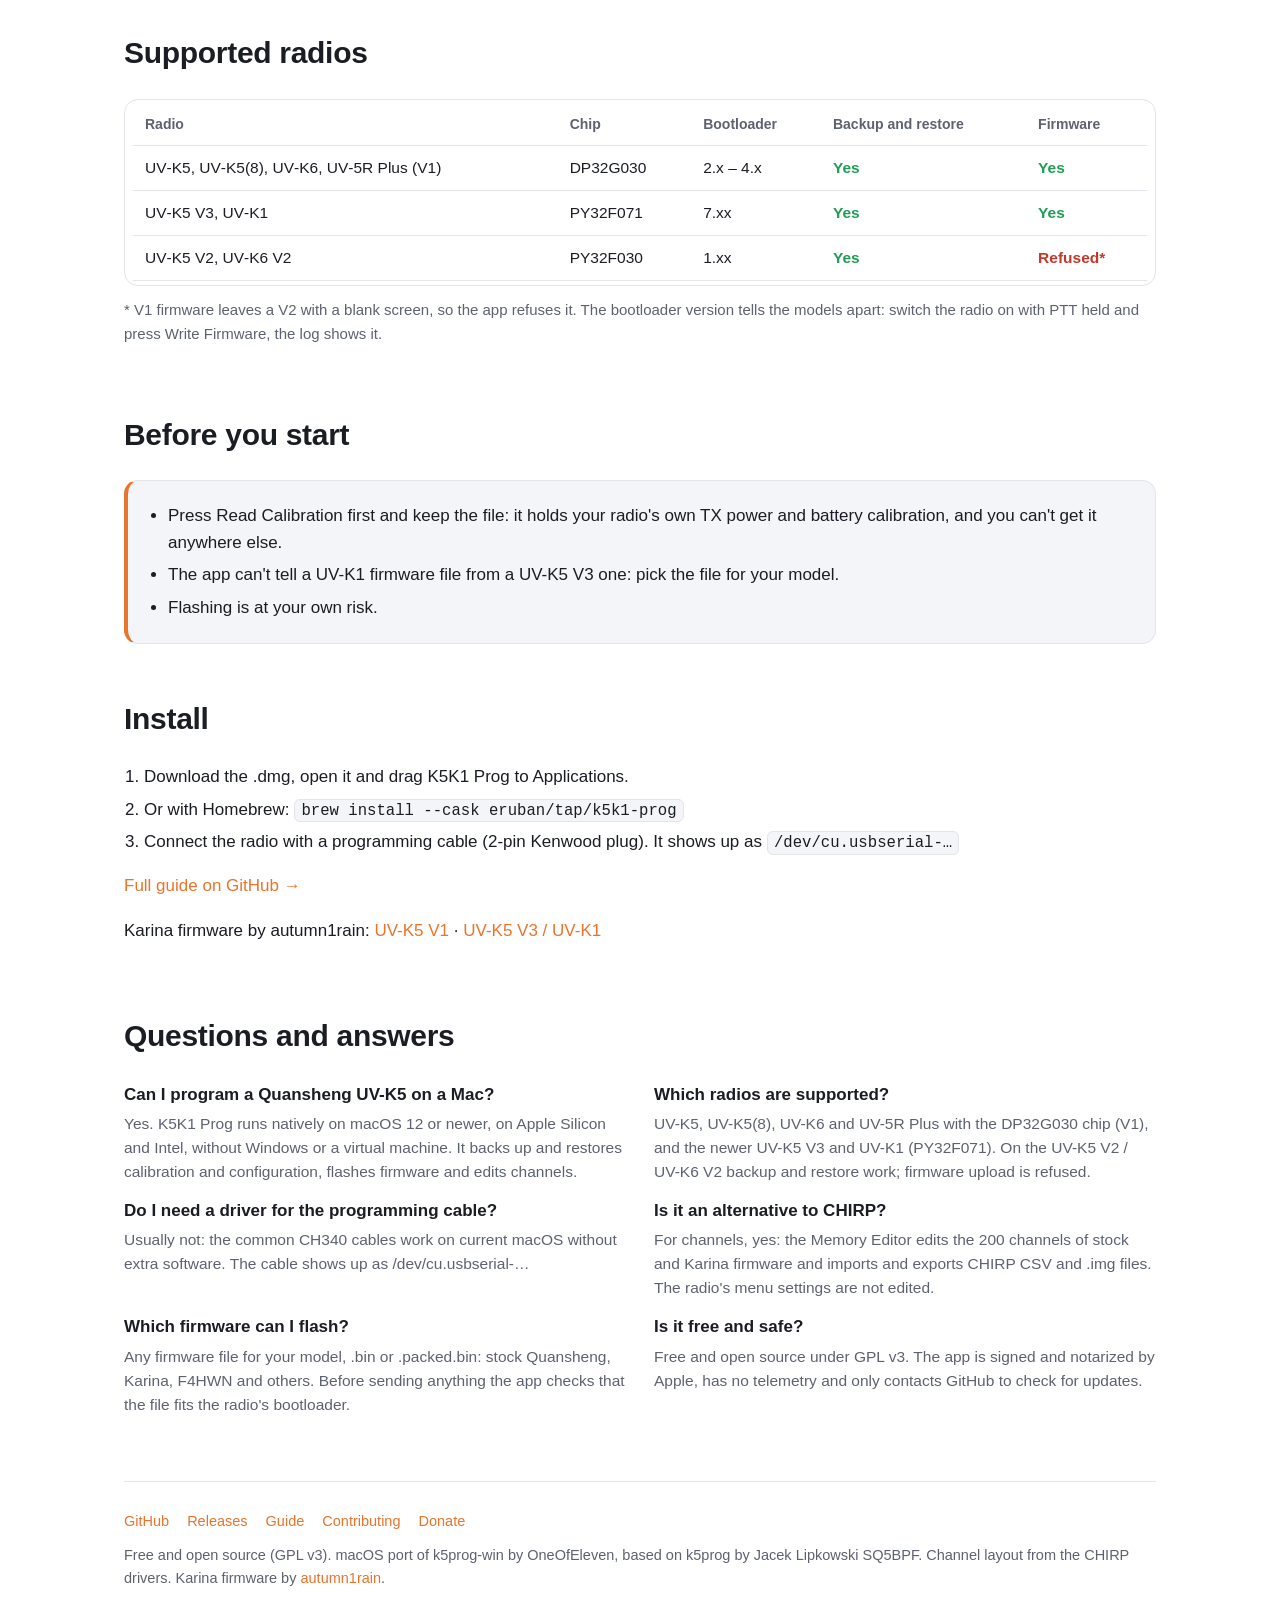
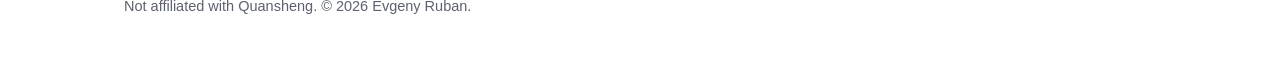
==== commit af181b16: "Site: anchor links on headings, link autumn1rain in footer" ====
--- a/docs/index.html
+++ b/docs/index.html
@@ -158,7 +158,7 @@
     </div>
 
     <section id="features">
-      <h2>What it does</h2>
+      <h2>What it does<a class="anchor" href="#features" aria-label="Link to this section">#</a></h2>
       <div class="features">
       <div class="card"><span class="ico">💾</span><h3>Back up and restore</h3><p>Read and write the radio&#x27;s calibration and configuration. Keep your factory calibration safe before you flash anything.</p></div>
       <div class="card"><span class="ico">⚡</span><h3>Flash firmware</h3><p>UV-K5 V1 and the newer UV-K5 V3 / UV-K1. The firmware file and the bootloader are checked before a single byte is sent; wrong combinations are refused.</p></div>
@@ -170,7 +170,7 @@
     </section>
 
     <section id="radios">
-      <h2>Supported radios</h2>
+      <h2>Supported radios<a class="anchor" href="#radios" aria-label="Link to this section">#</a></h2>
       <div class="table-wrap">
         <table>
           <thead><tr><th>Radio</th><th>Chip</th><th>Bootloader</th><th>Backup and restore</th><th>Firmware</th></tr></thead>
@@ -185,7 +185,7 @@
     </section>
 
     <section id="safety">
-      <h2>Before you start</h2>
+      <h2>Before you start<a class="anchor" href="#safety" aria-label="Link to this section">#</a></h2>
       <div class="warn">
         <ul>
         <li>Press Read Calibration first and keep the file: it holds your radio&#x27;s own TX power and battery calibration, and you can&#x27;t get it anywhere else.</li>
@@ -196,7 +196,7 @@
     </section>
 
     <section id="install">
-      <h2>Install</h2>
+      <h2>Install<a class="anchor" href="#install" aria-label="Link to this section">#</a></h2>
       <ol class="steps">
       <li>Download the .dmg, open it and drag K5K1 Prog to Applications.</li>
       <li>Or with Homebrew: <code>brew install --cask eruban/tap/k5k1-prog</code></li>
@@ -207,20 +207,20 @@
     </section>
 
     <section id="faq">
-      <h2>Questions and answers</h2>
+      <h2>Questions and answers<a class="anchor" href="#faq" aria-label="Link to this section">#</a></h2>
       <div class="faq">
-      <div class="qa"><h3>Can I program a Quansheng UV-K5 on a Mac?</h3><p>Yes. K5K1 Prog runs natively on macOS 12 or newer, on Apple Silicon and Intel, without Windows or a virtual machine. It backs up and restores calibration and configuration, flashes firmware and edits channels.</p></div>
-      <div class="qa"><h3>Which radios are supported?</h3><p>UV-K5, UV-K5(8), UV-K6 and UV-5R Plus with the DP32G030 chip (V1), and the newer UV-K5 V3 and UV-K1 (PY32F071). On the UV-K5 V2 / UV-K6 V2 backup and restore work; firmware upload is refused.</p></div>
-      <div class="qa"><h3>Do I need a driver for the programming cable?</h3><p>Usually not: the common CH340 cables work on current macOS without extra software. The cable shows up as /dev/cu.usbserial-…</p></div>
-      <div class="qa"><h3>Is it an alternative to CHIRP?</h3><p>For channels, yes: the Memory Editor edits the 200 channels of stock and Karina firmware and imports and exports CHIRP CSV and .img files. The radio&#x27;s menu settings are not edited.</p></div>
-      <div class="qa"><h3>Which firmware can I flash?</h3><p>Any firmware file for your model, .bin or .packed.bin: stock Quansheng, Karina, F4HWN and others. Before sending anything the app checks that the file fits the radio&#x27;s bootloader.</p></div>
-      <div class="qa"><h3>Is it free and safe?</h3><p>Free and open source under GPL v3. The app is signed and notarized by Apple, has no telemetry and only contacts GitHub to check for updates.</p></div>
+      <div class="qa" id="faq-1"><h3>Can I program a Quansheng UV-K5 on a Mac?<a class="anchor" href="#faq-1" aria-label="Link to this section">#</a></h3><p>Yes. K5K1 Prog runs natively on macOS 12 or newer, on Apple Silicon and Intel, without Windows or a virtual machine. It backs up and restores calibration and configuration, flashes firmware and edits channels.</p></div>
+      <div class="qa" id="faq-2"><h3>Which radios are supported?<a class="anchor" href="#faq-2" aria-label="Link to this section">#</a></h3><p>UV-K5, UV-K5(8), UV-K6 and UV-5R Plus with the DP32G030 chip (V1), and the newer UV-K5 V3 and UV-K1 (PY32F071). On the UV-K5 V2 / UV-K6 V2 backup and restore work; firmware upload is refused.</p></div>
+      <div class="qa" id="faq-3"><h3>Do I need a driver for the programming cable?<a class="anchor" href="#faq-3" aria-label="Link to this section">#</a></h3><p>Usually not: the common CH340 cables work on current macOS without extra software. The cable shows up as /dev/cu.usbserial-…</p></div>
+      <div class="qa" id="faq-4"><h3>Is it an alternative to CHIRP?<a class="anchor" href="#faq-4" aria-label="Link to this section">#</a></h3><p>For channels, yes: the Memory Editor edits the 200 channels of stock and Karina firmware and imports and exports CHIRP CSV and .img files. The radio&#x27;s menu settings are not edited.</p></div>
+      <div class="qa" id="faq-5"><h3>Which firmware can I flash?<a class="anchor" href="#faq-5" aria-label="Link to this section">#</a></h3><p>Any firmware file for your model, .bin or .packed.bin: stock Quansheng, Karina, F4HWN and others. Before sending anything the app checks that the file fits the radio&#x27;s bootloader.</p></div>
+      <div class="qa" id="faq-6"><h3>Is it free and safe?<a class="anchor" href="#faq-6" aria-label="Link to this section">#</a></h3><p>Free and open source under GPL v3. The app is signed and notarized by Apple, has no telemetry and only contacts GitHub to check for updates.</p></div>
       </div>
     </section>
 
     <footer>
       <nav><a href="https://github.com/ERuban/k5k1prog-mac">GitHub</a> <a href="https://github.com/ERuban/k5k1prog-mac/releases">Releases</a> <a href="https://github.com/ERuban/k5k1prog-mac/blob/main/README.md">Guide</a> <a href="https://github.com/ERuban/k5k1prog-mac/blob/main/CONTRIBUTING.md">Contributing</a> <a href="https://boosty.to/eruban/donate">Donate</a></nav>
-      <p>Free and open source (GPL v3). macOS port of k5prog-win by OneOfEleven, based on k5prog by Jacek Lipkowski SQ5BPF. Channel layout from the CHIRP drivers. Karina firmware by autumn1rain.</p>
+      <p>Free and open source (GPL v3). macOS port of k5prog-win by OneOfEleven, based on k5prog by Jacek Lipkowski SQ5BPF. Channel layout from the CHIRP drivers. Karina firmware by <a href="https://github.com/autumn1rain">autumn1rain</a>.</p>
       <p>Not affiliated with Quansheng. © 2026 Evgeny Ruban.</p>
     </footer>
   </div>
--- a/docs/assets/style.css
+++ b/docs/assets/style.css
@@ -152,3 +152,17 @@
 .qa h3 { font-size: 17px; margin: 0 0 4px; }
 .qa p { margin: 0; color: var(--muted); font-size: 15.5px; }
 @media (max-width: 860px) { .faq { grid-template-columns: 1fr; } }
+
+/* Link-to-heading anchors: hidden until the heading is hovered or focused. */
+.anchor {
+  margin-left: 0.35em;
+  color: var(--muted);
+  font-weight: 400;
+  text-decoration: none;
+  opacity: 0;
+  transition: opacity 0.15s ease;
+}
+h2:hover .anchor, h3:hover .anchor { opacity: 0.45; }
+.anchor:hover, .anchor:focus-visible { opacity: 1; color: var(--accent); }
+section[id], .qa[id] { scroll-margin-top: 20px; }
+@media (hover: none) { .anchor { opacity: 0.3; } }
